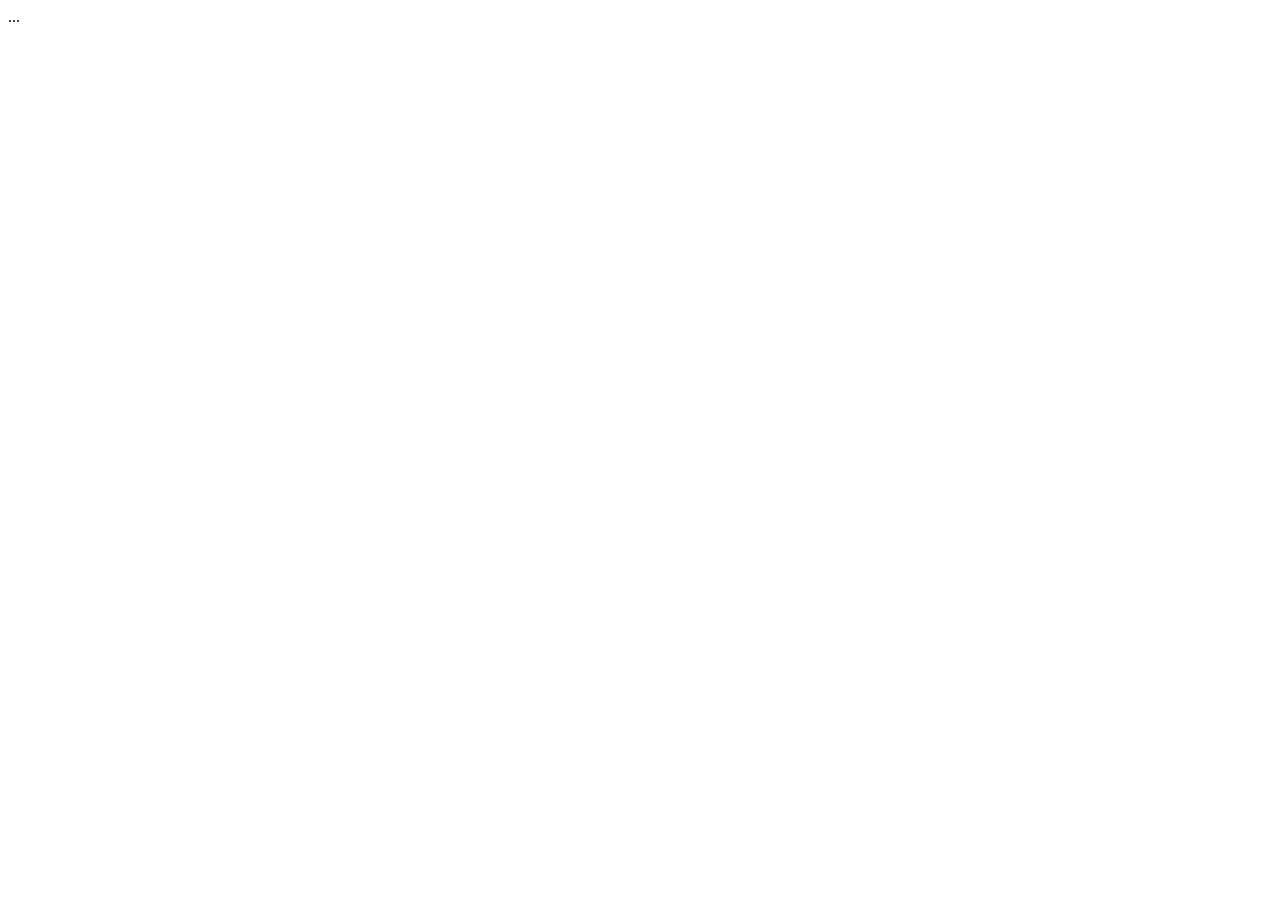
==== Главная/aboutUs.html @ a533e3e2 "mainpage" ====
<!DOCTYPE html>
<html lang="ru">
<head>
  <meta charset="UTF-8">
  <meta name="viewport" content="width=device-width, initial-scale=1.0">
  <title>О нас — Everbloom</title>
  <link rel="stylesheet" href="styles/reset.css">
  <link rel="stylesheet" href="styles/fonts.css">
  <link rel="stylesheet" href="styles/aboutUs.css">
</head>
<body>
  <!-- Хеддер -->
  <header class="navbar">
    ...
  </header>
</body>
</html>
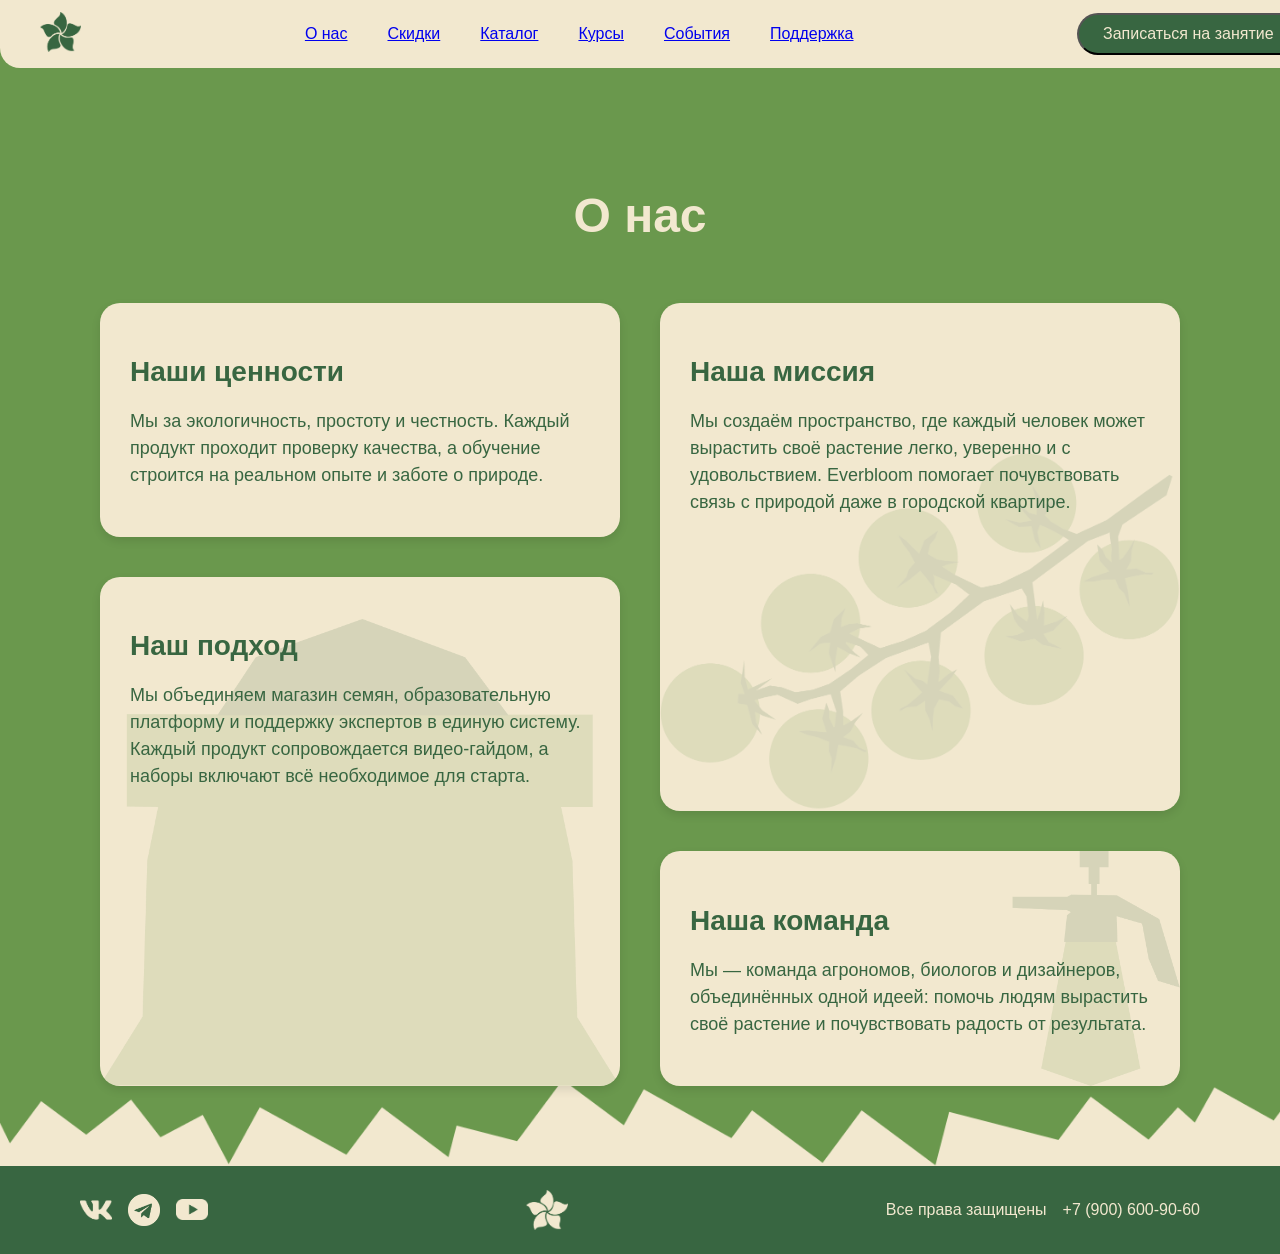
==== commit 193e3966: "pages" ====
--- a/Главная/aboutUs.html
+++ b/Главная/aboutUs.html
@@ -4,14 +4,72 @@
   <meta charset="UTF-8">
   <meta name="viewport" content="width=device-width, initial-scale=1.0">
   <title>О нас — Everbloom</title>
-  <link rel="stylesheet" href="styles/reset.css">
-  <link rel="stylesheet" href="styles/fonts.css">
-  <link rel="stylesheet" href="styles/aboutUs.css">
+  <link rel="stylesheet" href="../styles/aboutUs.css">
 </head>
 <body>
-  <!-- Хеддер -->
-  <header class="navbar">
-    ...
-  </header>
+
+<header class="navbar">
+  <div class="logo">
+    <img src="../assets/images/логозел.png" alt="" href="../index.html">
+  </div>
+
+<nav class="nav-links">
+  <a href="Главная/aboutUs.html" class="nav-link text-main">О нас</a>
+  <a href="Главная/sales.html" class="nav-link text-main">Скидки</a>
+  <a href="Главная/pushares.html" class="nav-link text-main">Каталог</a>
+  <a href="#" class="nav-link text-main">Курсы</a>
+  <a href="#" class="nav-link text-main">События</a>
+  <a href="#" class="nav-link text-main">Поддержка</a>
+</nav>
+
+  <button class="nav-button text-main">Записаться на занятие →</button>
+</header>
+
+
+ <section class="about-main">
+  <h1 class="about-title">О нас</h1>
+
+  <div class="about-grid">
+    <div class="about-card card-values">
+      <h2>Наши ценности</h2>
+      <p>Мы за экологичность, простоту и честность. Каждый продукт проходит проверку качества, а обучение строится на реальном опыте и заботе о природе.</p>
+    </div>
+
+    <div class="about-card card-mission">
+      <h2>Наша миссия</h2>
+      <p>Мы создаём пространство, где каждый человек может вырастить своё растение легко, уверенно и с удовольствием. Everbloom помогает почувствовать связь с природой даже в городской квартире.</p>
+    </div>
+
+    <div class="about-card card-approach">
+      <h2>Наш подход</h2>
+      <p>Мы объединяем магазин семян, образовательную платформу и поддержку экспертов в единую систему. Каждый продукт сопровождается видео‑гайдом, а наборы включают всё необходимое для старта.</p>
+    </div>
+
+    <div class="about-card card-team">
+      <h2>Наша команда</h2>
+      <p>Мы — команда агрономов, биологов и дизайнеров, объединённых одной идеей: помочь людям вырастить своё растение и почувствовать радость от результата.</p>
+    </div>
+  </div>
+</section>
+
+
+  <!-- Футтер — без изменений -->
+ <footer class="footer">
+  <div class="footer__left">
+    <img src="../assets/images/vk 1.png" alt="VK" class="footer__icon">
+    <img src="../assets/images/telegram (1) 1.png" alt="Telegram" class="footer__icon">
+    <img src="../assets/images/youtube.png" alt="YouTube" class="footer__icon">
+  </div>
+
+  <div class="footer__center">
+    <img src="../assets/images/логобел.png" alt="Everbloom" class="footer__logo">
+  </div>
+
+  <div class="footer__right">
+    <p class="footer__text">Все права защищены</p>
+    <p class="footer__phone">+7 (900) 600-90-60</p>
+  </div>
+</footer>
+
 </body>
-</html>+</html>
--- a/styles/aboutUs.css
+++ b/styles/aboutUs.css
@@ -0,0 +1,198 @@
+body {
+  margin: 0;
+  font-family: 'Inter', sans-serif;
+  background-color: #6A984D;
+  color: #386641;
+}
+
+/* Основной блок */
+.about-main {
+  display: flex;
+  flex-direction: column;
+  align-items: center;
+  padding: 80px 100px;
+  background-image: url('../assets/images/4.png');
+  background-size: cover;
+  background-position: center;
+}
+
+.about-title {
+  font-size: 48px;
+  font-weight: 700;
+  color: #F2E8CF;
+  margin-bottom: 60px;
+}
+
+/* ГРИД — ТОЧНО ПО ТВОЕЙ СХЕМЕ */
+.about-grid {
+  display: grid;
+  gap: 40px;
+  width: 100%;
+  max-width: 1200px;
+
+  grid-template-columns: 1fr 1fr;
+  grid-template-rows: repeat(3, 1fr);
+
+  grid-template-areas:
+    "values mission"
+    "approach mission"
+    "approach team";
+}
+
+/* Привязка карточек */
+.card-values {
+  grid-area: values;
+}
+
+.card-mission {
+  grid-area: mission;
+}
+
+.card-approach {
+  grid-area: approach;
+}
+
+.card-team {
+  grid-area: team;
+}
+
+/* Стили карточек */
+.about-card {
+  position: relative;
+  background-color: #F2E8CF;
+  border-radius: 20px;
+  padding: 30px;
+  box-shadow: 0 4px 10px rgba(0,0,0,0.1);
+  overflow: hidden;
+}
+
+.about-card h2 {
+  font-size: 28px;
+  color: #386641;
+  margin-bottom: 20px;
+  position: relative;
+  z-index: 1;
+}
+
+.about-card p {
+  font-size: 18px;
+  line-height: 1.5;
+  color: #386641;
+  position: relative;
+  z-index: 1;
+}
+
+/* Псевдо‑элементы для фоновых картинок */
+.about-card::before {
+  content: "";
+  position: absolute;
+  inset: 0;
+  background-size: contain;
+  background-repeat: no-repeat;
+  background-position: right bottom;
+  opacity: 0.15;
+  z-index: 0;
+}
+
+/* Индивидуальные картинки */
+.card-values::before {
+  background-image: url('../assets/images/лист22цв.png');
+}
+
+.card-mission::before {
+  background-image: url('../assets/images/помидоры2цв.png');
+}
+
+.card-approach::before {
+  background-image: url('../assets/images/земля2цв.png');
+}
+
+.card-team::before {
+  background-image: url('../assets/images/Пульвириз2цв.png');
+}
+
+
+
+
+
+
+
+
+
+.footer {
+  width: 100%;
+  background-color: #386641;
+  padding: 24px 80px;
+  display: flex;
+  align-items: center;
+  justify-content: space-between;
+  box-sizing: border-box;
+}
+
+.footer__left,
+.footer__center,
+.footer__right {
+  display: flex;
+  align-items: center;
+  gap: 16px;
+}
+
+.footer__icon {
+  width: 32px;
+  height: 32px;
+  object-fit: contain;
+  cursor: pointer;
+}
+
+.footer__logo {
+  height: 40px;
+  object-fit: contain;
+}
+
+.footer__text,
+.footer__phone {
+  margin: 0;
+  font-family: 'Inter', sans-serif;
+  font-size: 16px;
+  color: #F2E8CF;
+}
+
+
+
+
+
+
+.navbar {
+  display: flex;
+  align-items: center;
+  justify-content: space-between;
+  background-color: #F2E8CF;
+  padding: 12px 40px;
+  border-radius: 0 0 20px 20px;
+  width: 100%;
+  position: relative;
+  z-index: 10;
+}
+
+.logo img {
+  height: 40px;
+}
+
+.nav-links {
+  display: flex;
+  gap: 40px;
+}
+
+.nav-button {
+  background-color: #386641;
+  color: #F2E8CF;
+  font-size: 16px;
+  font-weight: 500;
+  padding: 10px 24px;
+  border-radius: 25px;
+}
+
+
+
+
+
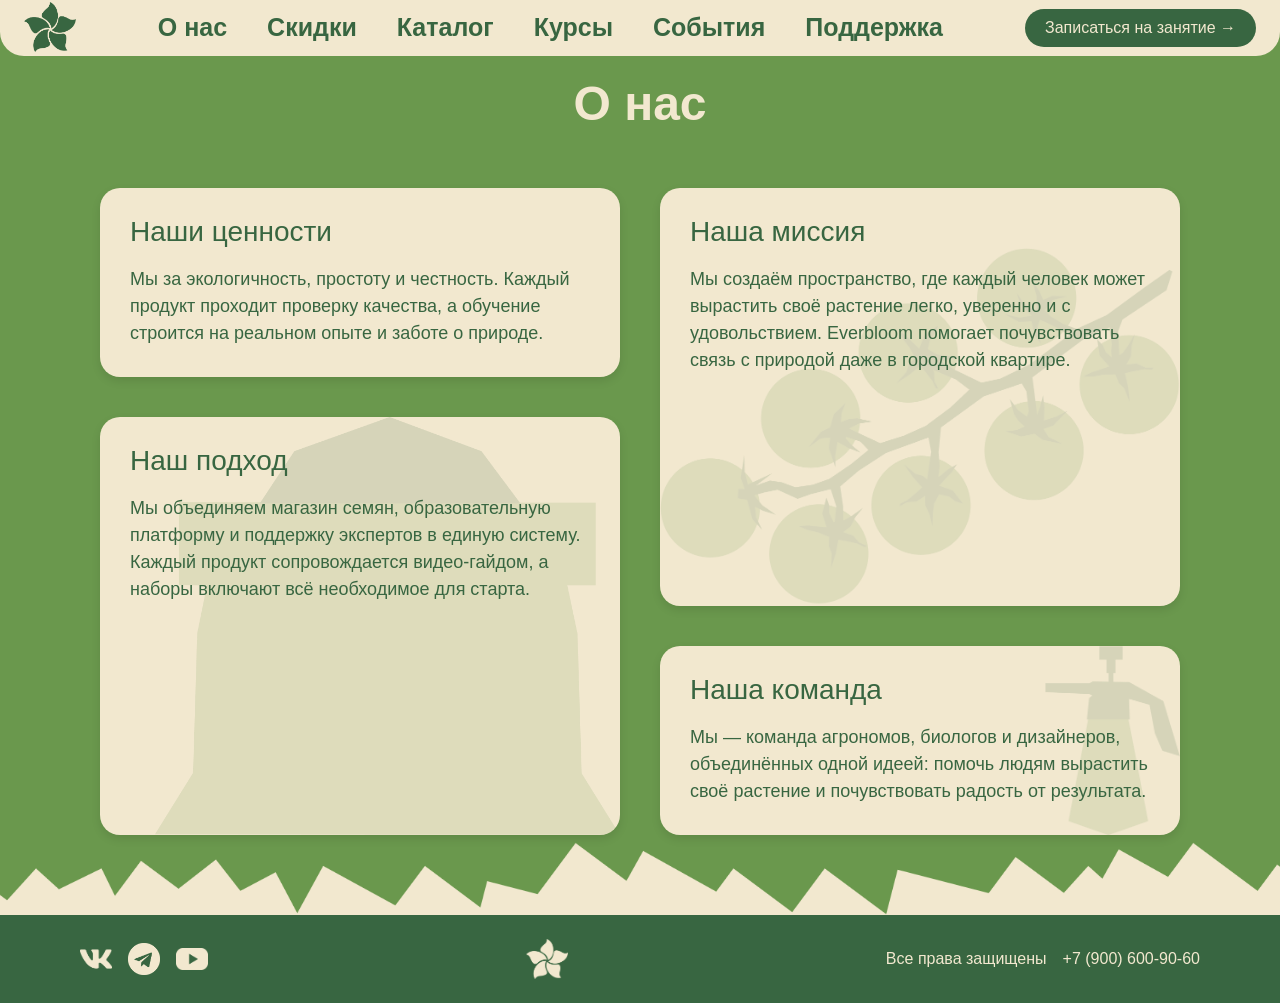
==== commit be267fe5: "beforesleep" ====
--- a/Главная/aboutUs.html
+++ b/Главная/aboutUs.html
@@ -1,30 +1,32 @@
 <!DOCTYPE html>
-<html lang="ru">
+<html lang="en">
+
 <head>
-  <meta charset="UTF-8">
-  <meta name="viewport" content="width=device-width, initial-scale=1.0">
+    <meta charset="UTF-8">
+    <meta name="viewport" content="width=device-width, initial-scale=1.0">
+    <title>Document</title>
   <title>О нас — Everbloom</title>
+  <link rel="stylesheet" href="/styles/reset.css">
   <link rel="stylesheet" href="../styles/aboutUs.css">
 </head>
 <body>
 
 <header class="navbar">
-  <div class="logo">
-    <img src="../assets/images/логозел.png" alt="" href="../index.html">
-  </div>
-
-<nav class="nav-links">
-  <a href="Главная/aboutUs.html" class="nav-link text-main">О нас</a>
-  <a href="Главная/sales.html" class="nav-link text-main">Скидки</a>
-  <a href="Главная/pushares.html" class="nav-link text-main">Каталог</a>
-  <a href="#" class="nav-link text-main">Курсы</a>
-  <a href="#" class="nav-link text-main">События</a>
-  <a href="#" class="nav-link text-main">Поддержка</a>
-</nav>
-
-  <button class="nav-button text-main">Записаться на занятие →</button>
-</header>
-
+        <a class="logo" href="../index.html">
+            <img src="../assets/images/логозел.png" alt="">
+        </a>
+        <nav class="nav-links">
+            <a href="aboutUs.html" class="text-main darkgreen">О нас</a>
+            <a href="sales.html" class=" text-main darkgreen">Скидки</a>
+            <a href="pushares.html" class=" text-main darkgreen">Каталог</a>
+            <a href="cursi.html" class=" text-main darkgreen">Курсы</a>
+            <a href="events.html" class=" text-main darkgreen">События</a>
+            <a href="#" class=" text-main darkgreen">Поддержка</a>
+        </nav>
+        <a class="nav-button text-main" href='404.html'>
+            Записаться на занятие →
+        </a>
+    </header>
 
  <section class="about-main">
   <h1 class="about-title">О нас</h1>
--- a/styles/aboutUs.css
+++ b/styles/aboutUs.css
@@ -1,3 +1,9 @@
+* {
+  box-sizing: border-box;
+  border: none;
+  text-decoration: none;
+}
+
 body {
   margin: 0;
   font-family: 'Inter', sans-serif;
@@ -162,20 +168,31 @@
 
 
 
+
+
+.text-main {
+  font-family: 'Inter', sans-serif;
+  font-weight: 600;
+  font-size: 25px;
+  line-height: 110%;
+  text-decoration: none;
+}
+
 .navbar {
   display: flex;
   align-items: center;
   justify-content: space-between;
   background-color: #F2E8CF;
-  padding: 12px 40px;
-  border-radius: 0 0 20px 20px;
+  padding: 12px 24px;
+  border-radius: 0 0 24px 24px;
   width: 100%;
-  position: relative;
+  height: 56px;
+  position: absolute;
   z-index: 10;
 }
 
 .logo img {
-  height: 40px;
+  height: 50px;
 }
 
 .nav-links {
@@ -186,13 +203,17 @@
 .nav-button {
   background-color: #386641;
   color: #F2E8CF;
+
   font-size: 16px;
   font-weight: 500;
-  padding: 10px 24px;
+  padding: 10px 20px;
   border-radius: 25px;
 }
 
-
-
-
-
+.darkgreen{
+  color: #386641;
+}
+
+
+
+
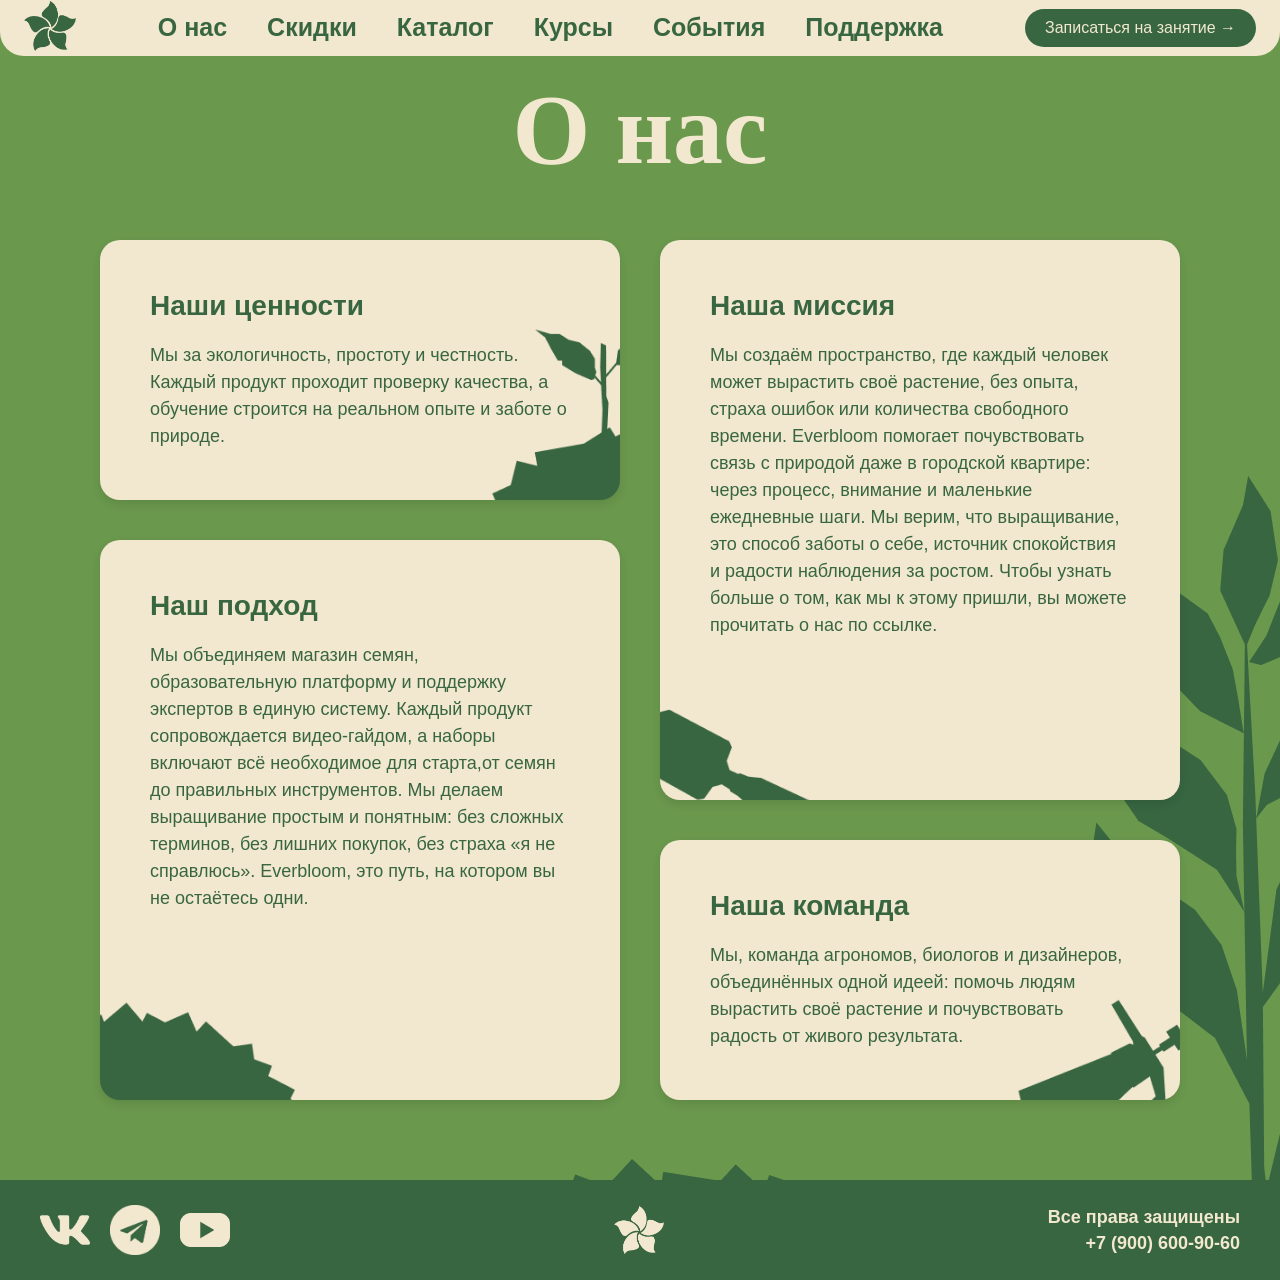
==== commit 055e7bda: "futerhedder" ====
--- a/Главная/aboutUs.html
+++ b/Главная/aboutUs.html
@@ -2,76 +2,92 @@
 <html lang="en">
 
 <head>
-    <meta charset="UTF-8">
-    <meta name="viewport" content="width=device-width, initial-scale=1.0">
-    <title>Document</title>
+  <meta charset="UTF-8">
+  <meta name="viewport" content="width=device-width, initial-scale=1.0">
+  <title>Document</title>
   <title>О нас — Everbloom</title>
-  <link rel="stylesheet" href="/styles/reset.css">
   <link rel="stylesheet" href="../styles/aboutUs.css">
 </head>
+
 <body>
 
-<header class="navbar">
-        <a class="logo" href="../index.html">
-            <img src="../assets/images/логозел.png" alt="">
-        </a>
-        <nav class="nav-links">
-            <a href="aboutUs.html" class="text-main darkgreen">О нас</a>
-            <a href="sales.html" class=" text-main darkgreen">Скидки</a>
-            <a href="pushares.html" class=" text-main darkgreen">Каталог</a>
-            <a href="cursi.html" class=" text-main darkgreen">Курсы</a>
-            <a href="events.html" class=" text-main darkgreen">События</a>
-            <a href="#" class=" text-main darkgreen">Поддержка</a>
-        </nav>
-        <a class="nav-button text-main" href='404.html'>
-            Записаться на занятие →
-        </a>
-    </header>
+  <header class="navbar">
+    <a class="logo" href="../index.html">
+      <img src="../assets/images/логозел.png" alt="">
+    </a>
+    <nav class="nav-links">
+      <a href="aboutUs.html" class="text-main darkgreen">О нас</a>
+      <a href="sales.html" class=" text-main darkgreen">Скидки</a>
+      <a href="pushares.html" class=" text-main darkgreen">Каталог</a>
+      <a href="cursi.html" class=" text-main darkgreen">Курсы</a>
+      <a href="events.html" class=" text-main darkgreen">События</a>
+      <a href="#" class=" text-main darkgreen">Поддержка</a>
+    </nav>
+    <a class="nav-button text-main" href='404.html'>
+      Записаться на занятие →
+    </a>
+  </header>
 
- <section class="about-main">
-  <h1 class="about-title">О нас</h1>
+  <section class="about-main">
+    <h1 class="text-green-serif white">О нас</h1>
 
-  <div class="about-grid">
-    <div class="about-card card-values">
-      <h2>Наши ценности</h2>
-      <p>Мы за экологичность, простоту и честность. Каждый продукт проходит проверку качества, а обучение строится на реальном опыте и заботе о природе.</p>
+    <div class="about-grid">
+      <div class="about-card card-values">
+        <h2>Наши ценности</h2>
+        <p>Мы за экологичность, простоту
+          и честность. Каждый продукт проходит проверку качества,
+          а обучение строится на реальном опыте и заботе о природе.</p>
+      </div>
+
+      <div class="about-card card-mission">
+        <h2>Наша миссия</h2>
+        <p>Мы создаём пространство,
+          где каждый человек может вырастить своё растение, без опыта, страха ошибок или количества свободного времени.
+          Everbloom помогает почувствовать связь
+          с природой даже в городской квартире: через процесс, внимание
+          и маленькие ежедневные шаги.
+          Мы верим, что выращивание,
+          это способ заботы о себе, источник спокойствия и радости наблюдения за ростом. Чтобы узнать больше
+          о том, как мы к этому пришли, вы можете прочитать о нас по ссылке.</p>
+      </div>
+
+      <div class="about-card card-approach">
+        <h2>Наш подход</h2>
+        <p>Мы объединяем магазин семян, образовательную платформу
+          и поддержку экспертов в единую систему. Каждый продукт сопровождается видео‑гайдом,
+          а наборы включают всё необходимое для старта,от семян до правильных инструментов. Мы делаем выращивание
+          простым и понятным: без сложных терминов, без лишних покупок, без страха
+          «я не справлюсь». Everbloom, это путь, на котором вы не остаётесь одни.</p>
+      </div>
+
+      <div class="about-card card-team">
+        <h2>Наша команда</h2>
+        <p>Мы, команда агрономов, биологов
+          и дизайнеров, объединённых одной идеей: помочь людям вырастить своё растение и почувствовать радость от живого
+          результата.</p>
+      </div>
     </div>
-
-    <div class="about-card card-mission">
-      <h2>Наша миссия</h2>
-      <p>Мы создаём пространство, где каждый человек может вырастить своё растение легко, уверенно и с удовольствием. Everbloom помогает почувствовать связь с природой даже в городской квартире.</p>
-    </div>
-
-    <div class="about-card card-approach">
-      <h2>Наш подход</h2>
-      <p>Мы объединяем магазин семян, образовательную платформу и поддержку экспертов в единую систему. Каждый продукт сопровождается видео‑гайдом, а наборы включают всё необходимое для старта.</p>
-    </div>
-
-    <div class="about-card card-team">
-      <h2>Наша команда</h2>
-      <p>Мы — команда агрономов, биологов и дизайнеров, объединённых одной идеей: помочь людям вырастить своё растение и почувствовать радость от результата.</p>
-    </div>
-  </div>
-</section>
+  </section>
 
 
-  <!-- Футтер — без изменений -->
- <footer class="footer">
-  <div class="footer__left">
-    <img src="../assets/images/vk 1.png" alt="VK" class="footer__icon">
-    <img src="../assets/images/telegram (1) 1.png" alt="Telegram" class="footer__icon">
-    <img src="../assets/images/youtube.png" alt="YouTube" class="footer__icon">
-  </div>
 
-  <div class="footer__center">
-    <img src="../assets/images/логобел.png" alt="Everbloom" class="footer__logo">
-  </div>
+    <footer class="footer-section">
+        <div class="footer-left">
+            <img src="../assets/images/vk 1.png" alt="" class="footer-icon">
+            <img src="../assets/images/telegram (1) 1.png" alt="" class="footer-icon">
+            <img src="../assets/images/youtube.png" alt="" class="footer-icon">
+        </div>
 
-  <div class="footer__right">
-    <p class="footer__text">Все права защищены</p>
-    <p class="footer__phone">+7 (900) 600-90-60</p>
-  </div>
-</footer>
+        <div class="footer-center">
+            <img src="../assets/images/логобел.png" alt="" class="footer-logo">
+        </div>
+
+        <div class="footer-right">
+            <p class="footer-text">Все права защищены</p>
+            <p class="footer-phone">+7 (900) 600-90-60</p>
+        </div>
+    </footer>
 
 </body>
-</html>
+
+</html>
--- a/styles/aboutUs.css
+++ b/styles/aboutUs.css
@@ -1,35 +1,37 @@
+@import url("../styles/aboutUs.css");
+
 * {
+  margin: 0;
   box-sizing: border-box;
   border: none;
   text-decoration: none;
 }
-
 body {
-  margin: 0;
   font-family: 'Inter', sans-serif;
   background-color: #6A984D;
   color: #386641;
-}
-
-/* Основной блок */
+  overflow-x: hidden;
+}
+
 .about-main {
   display: flex;
   flex-direction: column;
   align-items: center;
   padding: 80px 100px;
-  background-image: url('../assets/images/4.png');
+  background-image: url('../assets/images/Онас.png');
   background-size: cover;
   background-position: center;
 }
 
-.about-title {
-  font-size: 48px;
-  font-weight: 700;
+.about-main h1 {
+  font-family: "Source Serif Pro", serif;
+  font-weight: 600;
+  font-size: 100px;
+  line-height: 100%;
   color: #F2E8CF;
   margin-bottom: 60px;
 }
 
-/* ГРИД — ТОЧНО ПО ТВОЕЙ СХЕМЕ */
 .about-grid {
   display: grid;
   gap: 40px;
@@ -45,124 +47,111 @@
     "approach team";
 }
 
-/* Привязка карточек */
+.about-card {
+  background-color: #F2E8CF;
+  border-radius: 20px;
+  padding: 50px;
+  box-shadow: 0 4px 10px rgba(0, 0, 0, 0.1);
+  background-size: contain;
+  background-repeat: no-repeat;
+  background-position: bottom right;
+}
+
 .card-values {
   grid-area: values;
+  background-image: url('../assets/images/Frame 2087328000.png');
+  background-position: bottom -5px right -5px;
 }
 
 .card-mission {
   grid-area: mission;
+  background-image: url('../assets/images/Frame 2087328002.png');
+  background-position: bottom -5px left -5px;
 }
 
 .card-approach {
   grid-area: approach;
+  background-image: url('../assets/images/Frame 2087328003.png');
+  background-position: bottom -5px left -5px;
 }
 
 .card-team {
   grid-area: team;
-}
-
-/* Стили карточек */
-.about-card {
-  position: relative;
-  background-color: #F2E8CF;
-  border-radius: 20px;
-  padding: 30px;
-  box-shadow: 0 4px 10px rgba(0,0,0,0.1);
-  overflow: hidden;
-}
-
+  background-image: url('../assets/images/Frame 2087328001.png');
+  background-position: bottom -5px right -5px;
+}
+
+/* Текст */
 .about-card h2 {
   font-size: 28px;
   color: #386641;
   margin-bottom: 20px;
-  position: relative;
-  z-index: 1;
 }
 
 .about-card p {
   font-size: 18px;
   line-height: 1.5;
   color: #386641;
-  position: relative;
-  z-index: 1;
-}
-
-/* Псевдо‑элементы для фоновых картинок */
-.about-card::before {
-  content: "";
-  position: absolute;
-  inset: 0;
-  background-size: contain;
-  background-repeat: no-repeat;
-  background-position: right bottom;
-  opacity: 0.15;
-  z-index: 0;
-}
-
-/* Индивидуальные картинки */
-.card-values::before {
-  background-image: url('../assets/images/лист22цв.png');
-}
-
-.card-mission::before {
-  background-image: url('../assets/images/помидоры2цв.png');
-}
-
-.card-approach::before {
-  background-image: url('../assets/images/земля2цв.png');
-}
-
-.card-team::before {
-  background-image: url('../assets/images/Пульвириз2цв.png');
-}
-
-
-
-
-
-
-
-
-
-.footer {
+}
+
+
+
+
+
+
+
+
+.footer-section {
+  display: flex;
+  align-items: center;
+  justify-content: space-between;
+  background-color: #386641;
   width: 100%;
-  background-color: #386641;
-  padding: 24px 80px;
-  display: flex;
-  align-items: center;
-  justify-content: space-between;
+  height: 100px;
+  padding: 0 40px;
   box-sizing: border-box;
-}
-
-.footer__left,
-.footer__center,
-.footer__right {
-  display: flex;
-  align-items: center;
-  gap: 16px;
-}
-
-.footer__icon {
-  width: 32px;
-  height: 32px;
+  gap: 5px;
+}
+
+.footer-left {
+  display: flex;
+  align-items: center;
+  gap: 20px;
+}
+
+.footer-icon {
+  width: 50px;
+  height: 50px;
   object-fit: contain;
-  cursor: pointer;
-}
-
-.footer__logo {
-  height: 40px;
+}
+
+.footer-center {
+  display: flex;
+  align-items: center;
+  justify-content: center;
+}
+
+.footer-logo {
+  width: 50px;
+  height: 50px;
   object-fit: contain;
 }
 
-.footer__text,
-.footer__phone {
-  margin: 0;
+.footer-right {
+  display: flex;
+  flex-direction: column;
+  align-items: flex-end;
+  justify-content: center;
+  gap: 5px;
+}
+
+.footer-text,
+.footer-phone {
   font-family: 'Inter', sans-serif;
-  font-size: 16px;
-  color: #F2E8CF;
-}
-
+  font-weight: 600;
+  font-size: 18px;
+  color: #F2E8CF;
+}
 
 
 
@@ -210,10 +199,39 @@
   border-radius: 25px;
 }
 
-.darkgreen{
-  color: #386641;
-}
-
-
-
-
+
+
+
+.text-green-serif {
+  font-family: "Source Serif Pro", serif;
+  font-weight: 600;
+  font-size: 100px;
+  line-height: 100%;
+  letter-spacing: 0px;
+  color: #386641;
+  text-align: left;
+}
+
+.darkgreen {
+  color: #386641;
+}
+
+.green {
+  color: #6A984D;
+}
+
+.white {
+  color: #F2E8CF;
+}
+
+.bdarkgreen {
+  background-color: #386641;
+}
+
+.bgreen {
+  background-color: #6A984D;
+}
+
+.bwhite {
+  background-color: #F2E8CF;
+}
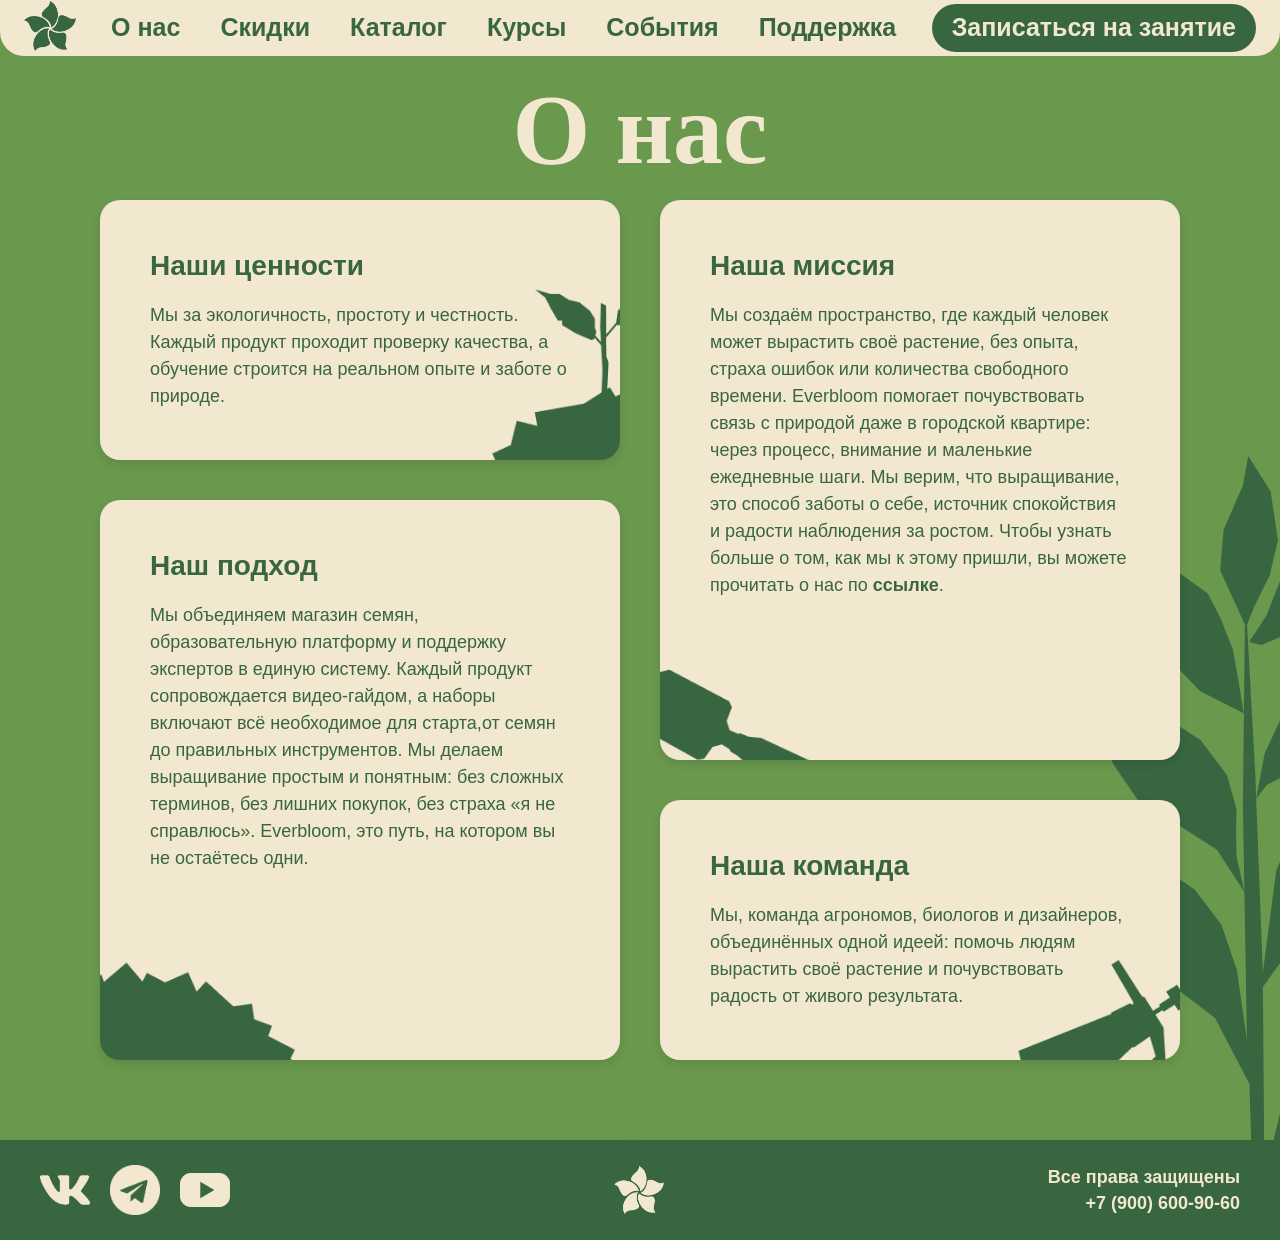
==== commit 299210ec: "end" ====
--- a/Главная/aboutUs.html
+++ b/Главная/aboutUs.html
@@ -24,7 +24,7 @@
       <a href="#" class=" text-main darkgreen">Поддержка</a>
     </nav>
     <a class="nav-button text-main" href='404.html'>
-      Записаться на занятие →
+      Записаться на занятие
     </a>
   </header>
 
@@ -48,7 +48,7 @@
           и маленькие ежедневные шаги.
           Мы верим, что выращивание,
           это способ заботы о себе, источник спокойствия и радости наблюдения за ростом. Чтобы узнать больше
-          о том, как мы к этому пришли, вы можете прочитать о нас по ссылке.</p>
+          о том, как мы к этому пришли, вы можете прочитать о нас по <a href="https://sevakurenkov.github.io/site3modul/" class="darkgreen"><b>ссылке</b></a>.</p>
       </div>
 
       <div class="about-card card-approach">
--- a/styles/aboutUs.css
+++ b/styles/aboutUs.css
@@ -12,12 +12,12 @@
   color: #386641;
   overflow-x: hidden;
 }
-
 .about-main {
   display: flex;
   flex-direction: column;
   align-items: center;
   padding: 80px 100px;
+  gap: 20px;
   background-image: url('../assets/images/Онас.png');
   background-size: cover;
   background-position: center;
@@ -29,7 +29,6 @@
   font-size: 100px;
   line-height: 100%;
   color: #F2E8CF;
-  margin-bottom: 60px;
 }
 
 .about-grid {
@@ -48,8 +47,11 @@
 }
 
 .about-card {
+  display: flex;
+  flex-direction: column;
   background-color: #F2E8CF;
   border-radius: 20px;
+  gap: 20px;
   padding: 50px;
   box-shadow: 0 4px 10px rgba(0, 0, 0, 0.1);
   background-size: contain;
@@ -85,7 +87,6 @@
 .about-card h2 {
   font-size: 28px;
   color: #386641;
-  margin-bottom: 20px;
 }
 
 .about-card p {
@@ -93,6 +94,7 @@
   line-height: 1.5;
   color: #386641;
 }
+
 
 
 
@@ -152,7 +154,6 @@
   font-size: 18px;
   color: #F2E8CF;
 }
-
 
 
 
@@ -212,6 +213,27 @@
   text-align: left;
 }
 
+.text-main {
+  font-family: 'Inter', sans-serif;
+  font-weight: 600;
+  font-size: 25px;
+  line-height: 110%;
+  text-decoration: none;
+}
+
+.text-green-serif {
+  font-family: "Source Serif Pro", serif;
+  font-weight: 600;
+  font-size: 100px;
+  line-height: 100%;
+  letter-spacing: 0px;
+  color: #386641;
+  text-align: left;
+  display: flex;
+  align-items: center;
+  justify-content: center;
+}
+
 .darkgreen {
   color: #386641;
 }
